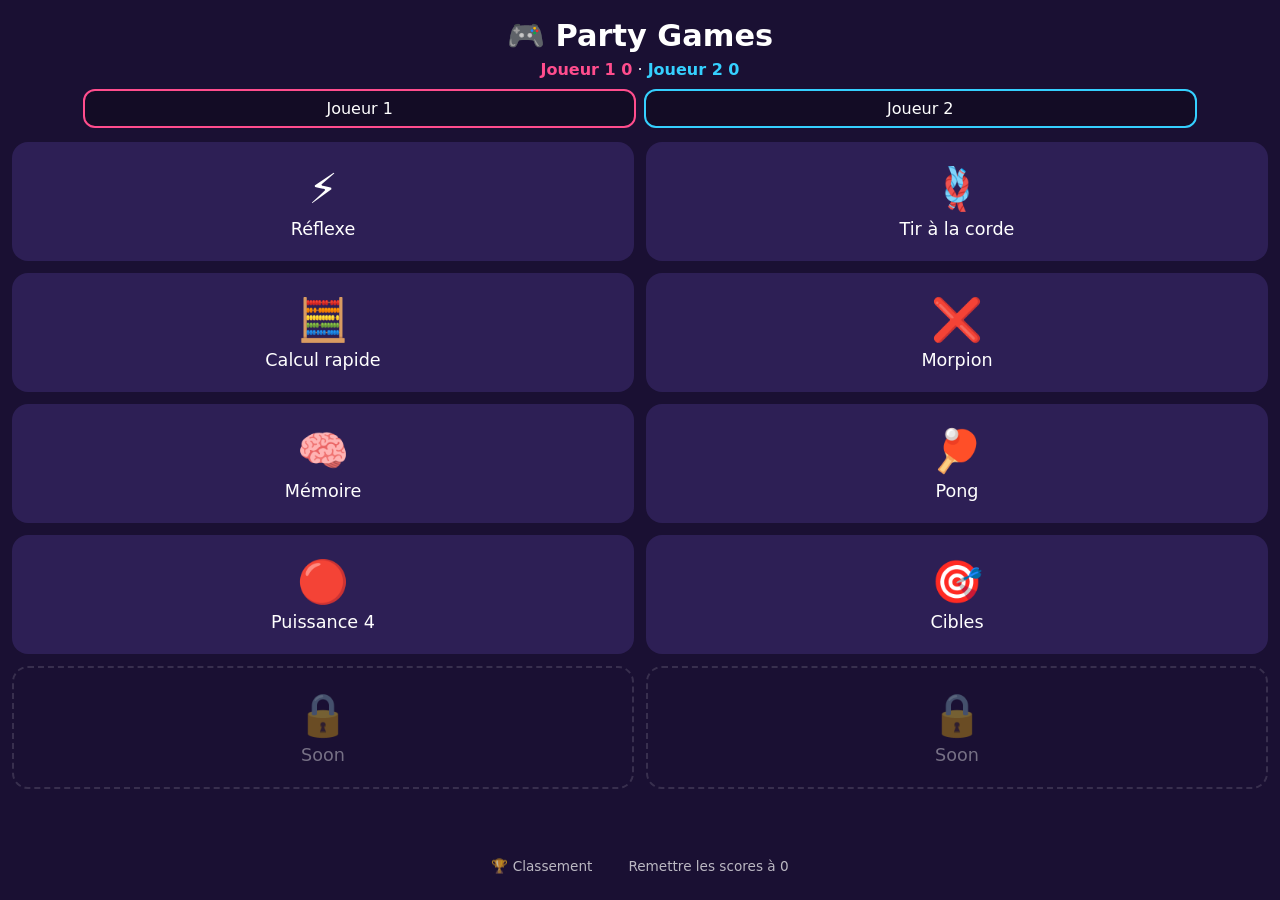
==== index.html @ d37a7fee "Rename index-5.html to index.html" ====
<!doctype html>
<html lang="fr">
<head>
<meta charset="utf-8">
<meta name="viewport" content="width=device-width,initial-scale=1,viewport-fit=cover,user-scalable=no">
<title>Party Games</title>
<meta name="theme-color" content="#1a1033">
<meta name="apple-mobile-web-app-capable" content="yes">
<meta name="mobile-web-app-capable" content="yes">
<link rel="manifest" href="manifest.json">
<link rel="apple-touch-icon" href="icon-192.png">
<link rel="stylesheet" href="style.css">
</head>
<body>
<div id="app"></div>
<script src="config.js"></script>
<script src="app.js"></script>
</body>
</html>
---- style.css ----
*{box-sizing:border-box;margin:0;-webkit-tap-highlight-color:transparent}
html,body{height:100%;background:#1a1033;color:#fff;font-family:system-ui,-apple-system,sans-serif;overflow:hidden;touch-action:manipulation;user-select:none;-webkit-user-select:none}
#app{height:100dvh;display:flex;flex-direction:column;padding:env(safe-area-inset-top) 12px env(safe-area-inset-bottom)}
header{text-align:center;padding:18px 0 14px}
h1{font-size:1.9rem;margin-bottom:6px}
.sc{font-size:1rem}
button{font:inherit;color:inherit;background:#2d1f55;border:0;border-radius:16px;padding:14px;cursor:pointer}
button:disabled{color:#fff}
.grid{display:grid;grid-template-columns:1fr 1fr;gap:12px;flex:1;align-content:start;overflow:auto}
.grid button{display:flex;flex-direction:column;align-items:center;gap:6px;font-size:1.1rem;padding:22px 8px}
.grid span{font-size:2.6rem}
footer{text-align:center;padding:12px}
footer button{font-size:.85rem;opacity:.7;background:none}
.bar{display:flex;justify-content:space-between;align-items:center;padding:10px 0}
.bar button{padding:8px 14px}
#g{flex:1;display:flex;flex-direction:column;align-items:center;justify-content:center;gap:12px;min-height:0;padding-bottom:12px}
.z{flex:1;min-height:0;width:100%;border:3px solid;border-radius:20px;display:flex;flex-direction:column;align-items:center;justify-content:center;gap:10px;font-size:1.4rem;text-align:center;padding:8px;overflow:hidden}
.z0{transform:rotate(180deg)}
.ttt,.mem{display:grid;gap:8px;width:min(92vw,360px)}
.ttt{grid-template-columns:repeat(3,1fr)}
.mem{grid-template-columns:repeat(4,1fr)}
.ttt button{aspect-ratio:1;font-size:3rem;font-weight:700}
.mem button{aspect-ratio:1;font-size:2rem;padding:0}
.ch{display:flex;gap:8px}
.ch button{font-size:1.5rem;min-width:64px;background:#0005}
canvas{width:min(100%,calc((100dvh - 110px)*.6));aspect-ratio:3/5;background:#0b0718;border-radius:16px;touch-action:none}
#ov{position:fixed;inset:0;background:#000c;display:flex;flex-direction:column;align-items:center;justify-content:center;gap:14px;z-index:9}
#ov[hidden]{display:none}
#ov button{background:#7c4dff;font-size:1.2rem;min-width:180px}

/* Animations */
button{transition:transform .15s ease,background .25s,opacity .25s}
button:active{transform:scale(.93)}
@keyframes pop{from{opacity:0;transform:scale(.7) translateY(14px)}}
@keyframes fade{from{opacity:0;transform:translateY(12px)}}
@keyframes flip{from{transform:rotateY(90deg) scale(.9)}}
@keyframes drop{from{transform:translateY(calc(var(--d)*-110%))}}
.grid button{animation:pop .5s cubic-bezier(.2,.9,.3,1.2) backwards;animation-delay:calc(var(--i)*55ms)}
.soon{opacity:.4;background:none;border:2px dashed #ffffff55;pointer-events:none}
.bar,#g{animation:fade .35s ease backwards}
#ov{animation:fade .3s ease}
#ov h2{animation:pop .5s cubic-bezier(.2,.9,.3,1.3) .1s backwards}
.z{transition:flex .18s ease-out,background .3s}
.on{animation:pop .3s cubic-bezier(.2,.9,.3,1.4)}
.flip{animation:flip .3s ease}
.c4{display:grid;grid-template-columns:repeat(7,1fr);gap:6px;width:min(94vw,380px);background:#3b2a8a;padding:8px;border-radius:16px}
.c4 div{aspect-ratio:1;background:#1a1033;border-radius:50%;position:relative;cursor:pointer}
.c4 i{position:absolute;inset:0;border-radius:50%}
.drop{animation:drop .5s cubic-bezier(.55,0,1,.6)}
.tg{position:absolute;font-size:2.4rem;padding:10px;border-radius:50%;background:#0005;transition:left .3s ease,top .3s ease,transform .15s}
.pt{position:absolute;top:8px;font-size:.9rem}
@media (prefers-reduced-motion:reduce){*{animation:none!important;transition:none!important}}

/* Noms + classement */
input{-webkit-user-select:text;user-select:text}
.names{display:flex;gap:8px;justify-content:center;margin-top:10px}
.names input{width:44%;background:#0004;color:#fff;border:2px solid;border-radius:12px;padding:8px;text-align:center;font:inherit;outline:0}
footer{display:flex;justify-content:center;gap:8px}
.lb{list-style:none;padding:0;width:min(92vw,360px);display:flex;flex-direction:column;gap:8px}
.lb li{display:flex;justify-content:space-between;background:#2d1f55;padding:14px 18px;border-radius:14px;animation:pop .4s backwards}
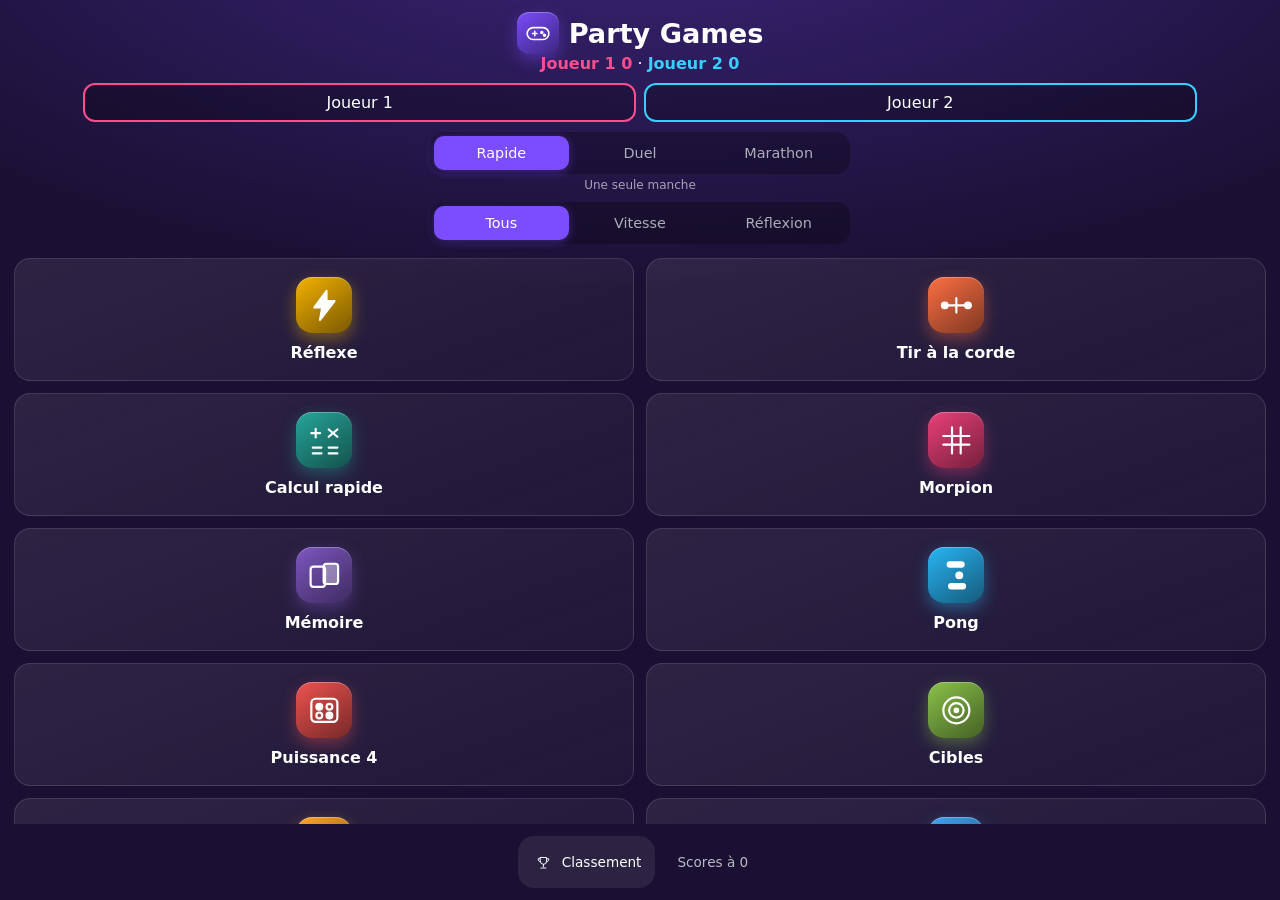
==== commit 214bcbe6: "Rename index-7.html to index.html" ====
--- a/index.html
+++ b/index.html
@@ -13,6 +13,8 @@
 </head>
 <body>
 <div id="app"></div>
+<script src="rules.js"></script>
+<script src="icons.js"></script>
 <script src="config.js"></script>
 <script src="app.js"></script>
 </body>
--- a/style.css
+++ b/style.css
@@ -58,3 +58,57 @@
 footer{display:flex;justify-content:center;gap:8px}
 .lb{list-style:none;padding:0;width:min(92vw,360px);display:flex;flex-direction:column;gap:8px}
 .lb li{display:flex;justify-content:space-between;background:#2d1f55;padding:14px 18px;border-radius:14px;animation:pop .4s backwards}
+
+/* Interface v2 */
+html,body{background:radial-gradient(120% 70% at 50% -10%,#3a2478 0,#1a1033 60%) fixed #1a1033}
+header{padding:12px 0 6px}
+.brand{display:flex;align-items:center;justify-content:center;gap:10px}
+.brand h1{margin:0;font-size:1.7rem}
+.lg{--c:#7c4dff;display:grid;place-items:center;flex:none;width:56px;height:56px;border-radius:16px;color:#fff;background:linear-gradient(145deg,var(--c),color-mix(in srgb,var(--c) 50%,#000));box-shadow:0 6px 16px color-mix(in srgb,var(--c) 40%,transparent),inset 0 1px 0 #fff4}
+.lg svg{width:62%;height:62%}
+.lg.sm{width:34px;height:34px;border-radius:10px}
+.brand .lg{width:42px;height:42px;border-radius:12px}
+.lg.ic{width:24px;height:24px;background:none;box-shadow:none}
+.seg{display:flex;gap:4px;background:#0004;padding:4px;border-radius:14px;margin:10px auto 0;max-width:420px}
+.seg button{flex:1;padding:9px 4px;border-radius:10px;background:none;font-size:.9rem;opacity:.65}
+.seg .sel{background:#7c4dff;opacity:1;box-shadow:0 2px 10px #7c4dff66}
+.cap{display:block;text-align:center;font-size:.75rem;opacity:.6;margin-top:4px}
+.grid{padding:8px 2px 12px}
+.grid button.gc{background:linear-gradient(160deg,#ffffff16,#ffffff08);border:1px solid #ffffff1f;gap:10px;padding:18px 8px;font-size:1rem}
+.gc:hover{border-color:var(--c)}
+.gc b,.soon b{font-weight:600}
+.soon .lg{background:#ffffff1a;box-shadow:none}
+footer button{display:inline-flex;align-items:center;gap:6px}
+#lb{background:#ffffff14;opacity:1}
+.ttl{display:flex;align-items:center;gap:10px;font-weight:600}
+.back{background:#ffffff14;display:grid;place-items:center}
+.series{text-align:center;font-size:.9rem;opacity:.9;padding-bottom:8px}
+#ov .card{background:#2a1c52;border:1px solid #ffffff22;border-radius:24px;padding:28px 34px;display:flex;flex-direction:column;align-items:center;gap:12px;box-shadow:0 20px 60px #000a;animation:pop .45s cubic-bezier(.2,.9,.3,1.3)}
+#ov .card h2{font-size:2rem}
+#ov .card p{font-size:1.5rem;font-weight:700}
+#ov #mn{background:#ffffff1a}
+.rk{font-style:normal;display:inline-grid;place-items:center;width:28px;height:28px;border-radius:50%;background:#ffffff1f;margin-right:10px;font-size:.85rem}
+.r0{background:#f5b301;color:#000}.r1{background:#c0c7d1;color:#000}.r2{background:#cd7f32;color:#000}
+.tg{padding:6px;background:none}
+.tg i{display:block;width:54px;height:54px;border-radius:50%;background:radial-gradient(circle,#fff 0 12%,#ff4d8d 13% 36%,#fff 37% 60%,#ff4d8d 61%)}
+.z h1{font-size:3rem;font-variant-numeric:tabular-nums}
+.z b{font-size:.95rem;opacity:.85}
+.ch.w button{font-size:1rem;min-width:84px}
+.ch button:disabled{opacity:.3}
+.mt{display:flex;flex-wrap:wrap;gap:6px;justify-content:center;width:min(92vw,360px);min-height:80px}
+.mt i{width:8px;height:70px;border-radius:4px;background:linear-gradient(#ff7043 0 18%,#e8c07d 19%)}
+
+/* Simon / Cochon */
+.sm{display:grid;grid-template-columns:1fr 1fr;gap:12px;width:min(88vw,340px)}
+.sm button{aspect-ratio:1;border-radius:24px;opacity:.55;transition:opacity .15s,filter .15s,transform .15s}
+.sm .lit{opacity:1;filter:brightness(1.5);transform:scale(1.05)}
+.die{width:96px;height:96px;border-radius:24px;background:#fff;color:#1a1033;display:grid;place-items:center;font-size:3.2rem;font-weight:800;box-shadow:0 8px 24px #0006}
+
+/* Ordre / Nuances / Bombe */
+.nm{display:grid;grid-template-columns:repeat(3,1fr);gap:8px;width:min(70vw,210px)}
+.nm button{aspect-ratio:1;font-size:1.5rem;padding:0}
+.nm .bad{background:#ef5350}
+.nu{display:grid;grid-template-columns:repeat(4,1fr);gap:6px;width:min(56vw,180px)}
+.nu button{aspect-ratio:1;border-radius:10px;padding:0}
+.hot{background:#ef535055!important;animation:pulse .5s ease-in-out infinite alternate}
+@keyframes pulse{to{filter:brightness(1.5)}}
